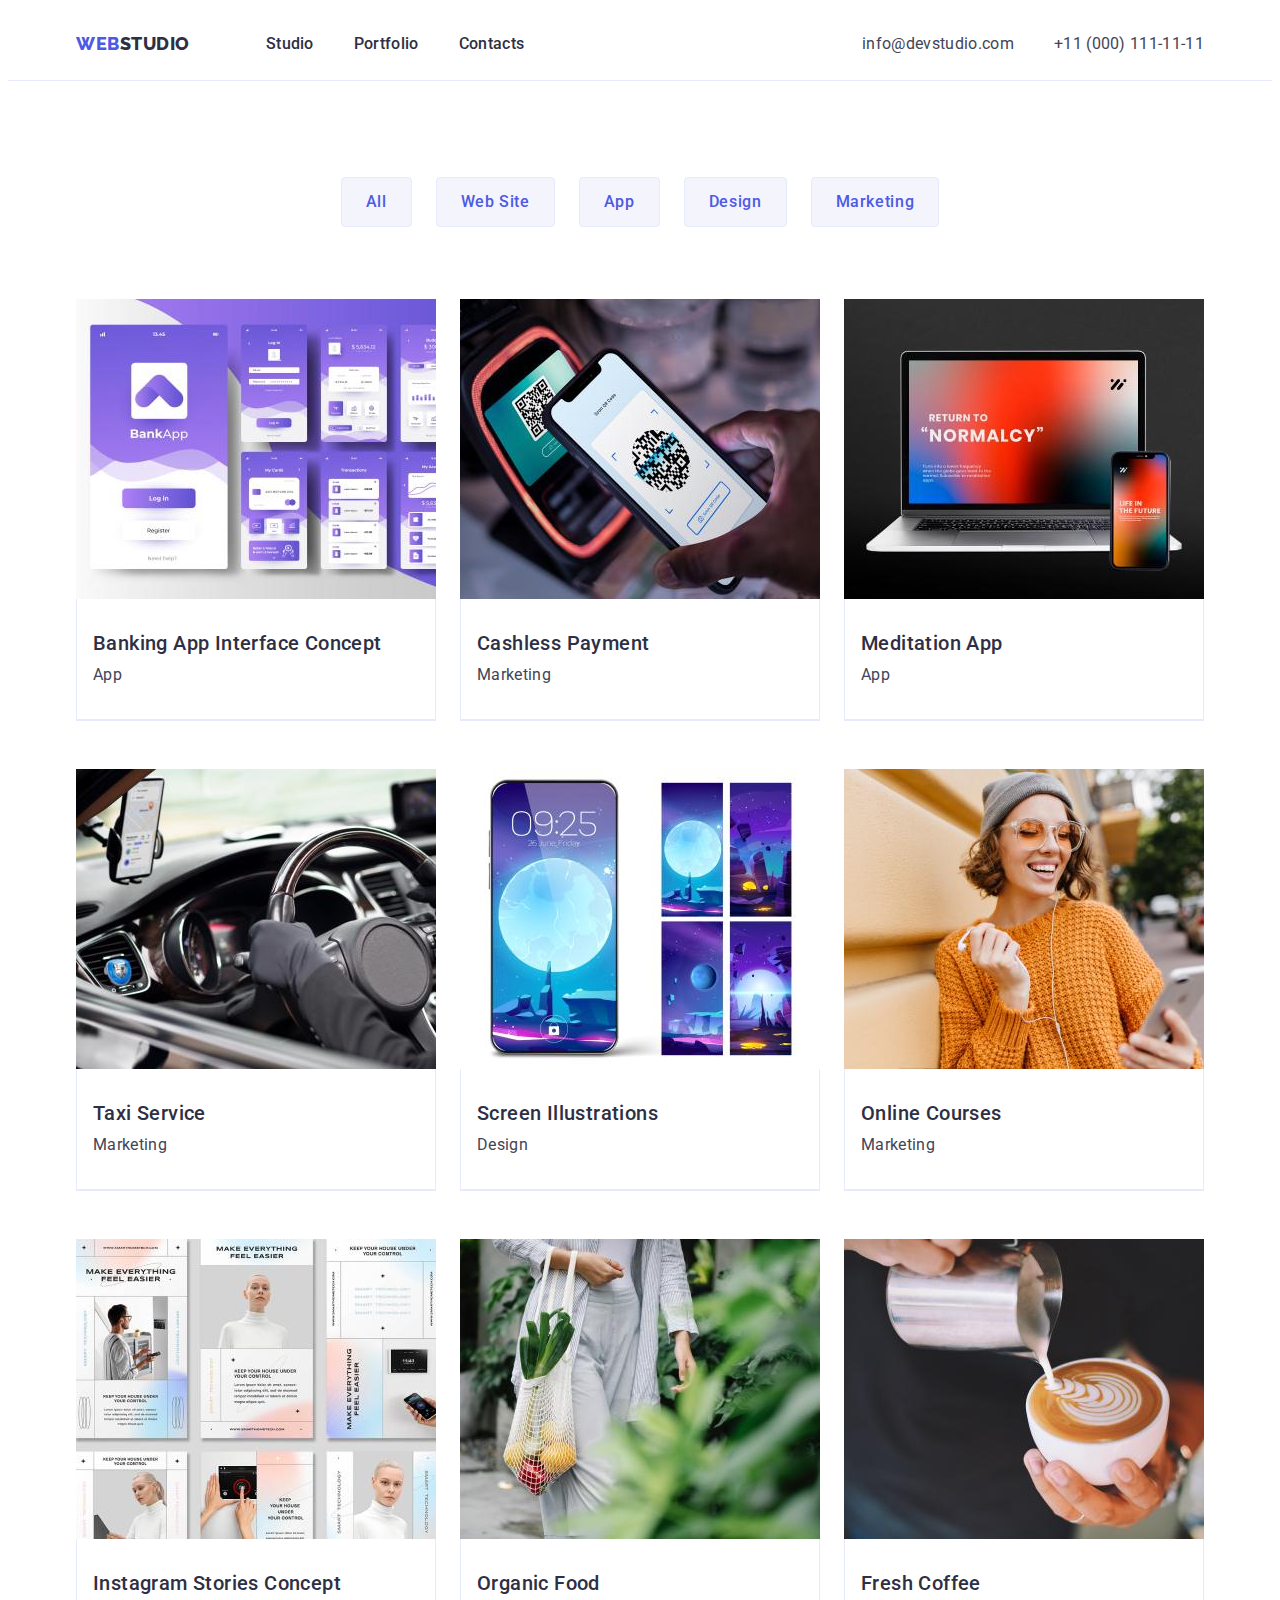
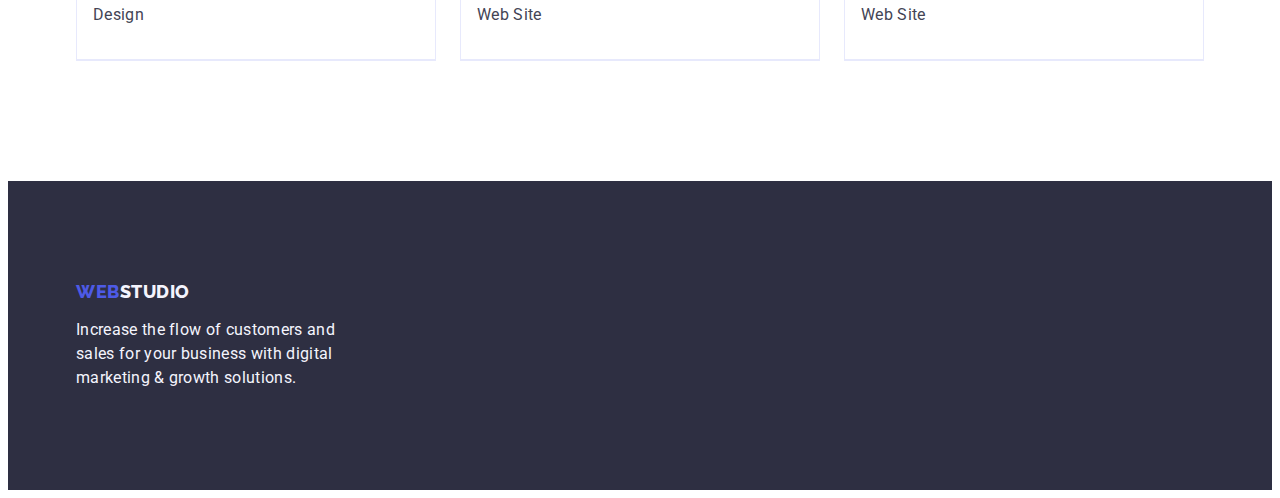
==== portfolio.html @ 80c018ec "start" ====
<!DOCTYPE html>
<html lang="en">
  <head>
    <meta charset="UTF-8" />
    <meta name="viewport" content="width=device-width, initial-scale=1.0" />
    <title>Portfolio</title>
    <link rel="preconnect" href="https://fonts.googleapis.com" />
    <link rel="preconnect" href="https://fonts.gstatic.com" crossorigin />
    <link
      href="https://fonts.googleapis.com/css2?family=Raleway:wght@800&family=Roboto:wght@400;500;700;900&display=swap"
      rel="stylesheet"
    />
    <link
      rel="stylesheet"
      href="https://cdnjs.cloudflare.com/ajax/libs/modern-normalize/2.0.0/modern-normalize.min.css"
      integrity="sha512-4xo8blKMVCiXpTaLzQSLSw3KFOVPWhm/TRtuPVc4WG6kUgjH6J03IBuG7JZPkcWMxJ5huwaBpOpnwYElP/m6wg=="
      crossorigin="anonymous"
      referrerpolicy="no-referrer"
    />
    <link rel="stylesheet" href="./css/styles.css" />
  </head>
  <body>
    <header class="header">
      <div class="header-container container">
        <nav class="header-nav">
          <a href="./portfolio.html" class="header-logo link"
            >Web<span class="header-logo-color">Studio</span></a
          >
          <ul class="header-list list">
            <li class="header-item">
              <a href="./index.html" class="header-item-nav link">Studio</a>
            </li>
            <li class="header-item">
              <a href="./portfolio.html" class="header-item-nav link"
                >Portfolio</a
              >
            </li>
            <li class="header-item">
              <a href="" class="header-item-nav link">Contacts</a>
            </li>
          </ul>
        </nav>
        <address class="header-adress">
          <ul class="header-items list">
            <li class="header-list-adress">
              <a
                href="mailto:info@devstudio.com"
                class="header-item-address link"
                >info@devstudio.com</a
              >
            </li>
            <li class="header-list-adress">
              <a href="tel:+110001111111" class="header-item-address link"
                >+11 (000) 111-11-11</a
              >
            </li>
          </ul>
        </address>
      </div>
    </header>
    <main>
      <section class="service">
        <div class="container">
          <h1 class="visually-hidden">service</h1>
          <ul class="service-links-list list">
            <li><button class="service-button" type="button">All</button></li>
            <li>
              <button class="service-button" type="button">Web Site</button>
            </li>
            <li><button class="service-button" type="button">App</button></li>
            <li>
              <button class="service-button" type="button">Design</button>
            </li>
            <li>
              <button class="service-button" type="button">Marketing</button>
            </li>
          </ul>
          <ul class="service-card-list list">
            <li class="service-item">
              <a class="service-link-text link" href="">
                <img
                  class="concept"
                  src="./images/img11.jpg"
                  alt="banking"
                  width="360"
                  height="300"
                />
                <div class="container-service-menu">
                  <h2 class="service-title">Banking App Interface Concept</h2>
                  <p class="service-link">App</p>
                </div>
              </a>
            </li>
            <li class="service-item">
              <a class="service-link-text link" href="">
                <img
                  class="concept"
                  src="./images/img12.jpg"
                  alt="payment"
                  width="360"
                  height="300"
                />
                <div class="container-service-menu">
                  <h2 class="service-title">Cashless Payment</h2>
                  <p class="service-link">Marketing</p>
                </div>
              </a>
            </li>
            <li class="service-item">
              <a class="service-link-text link" href="">
                <img
                  class="concept"
                  src="./images/img13.jpg"
                  alt="app"
                  width="360"
                  height="300"
                />
                <div class="container-service-menu">
                  <h2 class="service-title">Meditation App</h2>
                  <p class="service-link">App</p>
                </div>
              </a>
            </li>
            <li class="service-item">
              <a class="service-link-text link" href="">
                <img
                  class="concept"
                  src="./images/img14.jpg"
                  alt="taxi"
                  width="360"
                  height="300"
                />
                <div class="container-service-menu">
                  <h2 class="service-title">Taxi Service</h2>
                  <p class="service-link">Marketing</p>
                </div>
              </a>
            </li>
            <li class="service-item">
              <a class="service-link-text link" href="">
                <img
                  class="concept"
                  src="./images/img15.jpg"
                  alt="screen"
                  width="360"
                  height="300"
                />
                <div class="container-service-menu">
                  <h2 class="service-title">Screen Illustrations</h2>
                  <p class="service-link">Design</p>
                </div>
              </a>
            </li>
            <li class="service-item">
              <a class="service-link-text link" href="">
                <img
                  class="concept"
                  src="./images/img16.jpg"
                  alt="online"
                  width="360"
                  height="300"
                />
                <div class="container-service-menu">
                  <h2 class="service-title">Online Courses</h2>
                  <p class="service-link">Marketing</p>
                </div>
              </a>
            </li>
            <li class="service-item">
              <a class="service-link-text link" href="">
                <img
                  class="concept"
                  src="./images/img17.jpg"
                  alt="stories"
                  width="360"
                  height="300"
                />
                <div class="container-service-menu">
                  <h2 class="service-title">Instagram Stories Concept</h2>
                  <p class="service-link">Design</p>
                </div>
              </a>
            </li>
            <li class="service-item">
              <a class="service-link-text link" href="">
                <img
                  class="concept"
                  src="./images/img18.jpg"
                  alt="food"
                  width="360"
                  height="300"
                />
                <div class="container-service-menu">
                  <h2 class="service-title">Organic Food</h2>
                  <p class="service-link">Web Site</p>
                </div>
              </a>
            </li>
            <li class="service-item">
              <a class="service-link-text link" href="">
                <img
                  class="concept"
                  src="./images/img19.jpg"
                  alt="coffee"
                  width="360"
                  height="300"
                />
                <div class="container-service-menu">
                  <h2 class="service-title">Fresh Coffee</h2>
                  <p class="service-link">Web Site</p>
                </div>
              </a>
            </li>
          </ul>
        </div>
      </section>
    </main>
    <footer class="page-footer">
      <div class="container">
        <a href="./index.html" class="footer-logo link"
          >Web<span class="footer-logo-color">Studio</span>
        </a>
        <p class="footer-text">
          Increase the flow of customers and sales for your business with
          digital marketing & growth solutions.
        </p>
      </div>
    </footer>
  </body>
</html>
---- css/styles.css ----
:root {
  --primary-font: Roboto, sans-serif;
  --logo-font: Raleway, sans-serif;
  --slate: #434455;
  --navyblue: #2e2f42;
  --white: #ffffff;
  --iris: #4d5ae5;
  --cloud: #f4f4fd;
  --ocean: #404bbf;
  --cornflower: #e7e9fc;
}

/*--------------COMPONENTS STYLE-----------*/
* {
  box-sizing: border-box;
}

.container {
  max-width: 1158px;
  padding: 0 15px;
  margin: 0 auto;
}

img {
  display: block;
  max-width: 100%;
  height: auto;
}

/*--------------RESET STYLE---------------*/
h1,
h2,
h3,
h4,
h5,
h6,
p {
  margin-top: 0;
  margin-bottom: 0;
}

ul,
ol {
  padding-left: 0;
  margin-top: 0;
  margin-bottom: 0;
}

.visually-hidden {
  position: absolute;
  width: 1px;
  height: 1px;
  margin: -1px;
  border: 0;
  padding: 0;
  white-space: nowrap;
  clip-path: inset(100%);
  clip: rect(0 0 0 0);
  overflow: hidden;
}

/*----------------BODY--------------------*/
body {
  font-family: Roboto, sans-serif;
  color: #434455;
  background-color: var(--white, #fff);
}

a {
  text-decoration: none;
}

.list {
  list-style: none;
}

/*----------------HEADER STYLE------------*/
.header {
  border-bottom: 1px solid var(--cornflower, #e7e9fc);
}

/*------------------HEADER----------------*/
.header-logo {
  color: #4d5ae5;
  font-family: Raleway, sans-serif;
  font-size: 18px;
  font-weight: 800;
  line-height: 1.17;
  letter-spacing: 0.03em;
  text-transform: uppercase;
  margin-right: 76px;
}

.header-logo-color {
  color: #2e2f42;
}

.header-list {
  display: flex;
  gap: 40px;
}

.header-items {
  display: flex;
  gap: 40px;
}

.header-nav {
  display: flex;
  align-items: center;
}

.header-container {
  display: flex;
  align-items: center;
}

.header-adress {
  margin-left: auto;
}

.header-item-nav {
  color: #2e2f42;
  font-size: 16px;
  font-weight: 500;
  line-height: 1.5;
  letter-spacing: 0.02em;
  display: block;
  padding: 24px 0;
}

.header-item-nav:hover,
.header-item-nav:focus {
  color: #404bbf;
}

address {
  font-style: normal;
}

.header-item-address {
  color: #434455;
  font-style: normal;
  font-size: 16px;
  font-weight: 400;
  line-height: 1.5;
  letter-spacing: 0.02em;
}

.header-item-address:hover,
.header-item-address:focus {
  color: #404bbf;
}

/*-------------------MAIN------------------*/

/*-------------------STUDIO----------------*/
.solutions {
  color: #fff;
  text-align: center;
  font-family: Roboto;
  font-size: 56px;
  font-style: normal;
  font-weight: 700;
  line-height: 1.07;
  letter-spacing: 0.02em;
  text-transform: capitalize;
  max-width: 496px;
  margin: 0 auto;
}

.service-btn {
  color: #fff;
  background-color: #4d5ae5;
  font-family: inherit;
  font-size: 16px;
  font-weight: 500;
  line-height: 1.5;
  letter-spacing: 0.04em;
  cursor: pointer;
  display: block;
  margin: 0 auto;
  border: none;
  border-radius: 4px;
  padding: 16px 32px;
  margin-top: 48px;
  min-width: 169px;
  height: 56px;
}

.service-btn:hover,
.service-btn:focus {
  background-color: #404bbf;
}

.service-order {
  background-color: #2e2f42;
  padding: 188px 0;
}

.feature {
  padding: 120px 0;
}

.feature-links {
  display: flex;
  gap: 24px;
}

.feature-list {
  width: calc((100% - 72px) / 4);
}

.feature-item {
  color: #2e2f42;
  font-size: 20px;
  font-weight: 500;
  line-height: 1.2;
  letter-spacing: 0.02em;
  margin-bottom: 8px;
  width: 264px;
}

.feature-text {
  color: #434455;
  font-size: 16px;
  font-weight: 400;
  line-height: 1.5;
  letter-spacing: 0.02em;
}

.choice {
  padding-bottom: 120px;
}

.choice-item {
  color: #2e2f42;
  text-align: center;
  font-size: 36px;
  font-weight: 700;
  line-height: 1.11;
  letter-spacing: 0.02em;
  text-transform: capitalize;
  margin-bottom: 72px;
}

.choice-link {
  display: flex;
  gap: 24px;
}

.choice-list {
  width: calc((100% - 48px) / 3);
}

.team {
  background-color: #f4f4fd;
  padding: 120px 0;
}

.container-team {
  padding: 32px 0;
}

.team-main {
  color: #2e2f42;
  text-align: center;
  font-size: 36px;
  font-weight: 700;
  line-height: 1.11;
  letter-spacing: 0.02em;
  text-transform: capitalize;
  margin-bottom: 72px;
}

.team-link {
  display: flex;
  gap: 24px;
}

.team-list {
  background-color: #fff;
  width: calc((100% - 72px) / 4);
  border-radius: 0 0 4px 4px;
}

.team-front {
  color: #2e2f42;
  font-size: 20px;
  font-weight: 500;
  line-height: 1.2;
  letter-spacing: 0.02em;
  text-align: center;
  margin-bottom: 8px;
}

.team-text {
  color: var(--slate, #434455);
  font-size: 16px;
  font-weight: 400;
  line-height: 1.5;
  letter-spacing: 0.02em;
  text-align: center;
}

/*----------------PORTFOLIO---------------*/
.service {
  padding-top: 96px;
  padding-bottom: 120px;
}

.service-links-list {
  display: flex;
  justify-content: center;
  gap: 24px;
  margin-bottom: 72px;
}

.service-button {
  color: #4d5ae5;
  background-color: #f4f4fd;
  font-family: inherit;
  font-size: 16px;
  font-weight: 500;
  line-height: 1.5;
  letter-spacing: 0.04em;
  cursor: pointer;
  border: none;
  border-radius: 4px;
  padding: 12px 24px;
  border: 1px solid var(--cornflower, #e7e9fc);
}

.service-button:hover,
.service-button:focus {
  color: #fff;
  background-color: #404bbf;
  border: 1px solid transparent;
}
/*---hmm*/
.service-card-list {
  display: flex;
  flex-wrap: wrap;
  column-gap: 24px;
  row-gap: 48px;
}

.container-service-menu {
  padding: 32px 16px;
  border: 1px solid #e7e9fc;
  border-top: none;
}

.service-item {
  width: calc((100% - 48px) / 3);
  border-bottom: 1px solid var(--cornflower, #e7e9fc);
}

.service-title {
  color: #2e2f42;
  font-size: 20px;
  font-weight: 500;
  line-height: 1.2;
  letter-spacing: 0.02em;
  margin-bottom: 8px;
}

.service-link {
  color: #434455;
  font-size: 16px;
  font-weight: 400;
  line-height: 1.5;
  letter-spacing: 0.02em;
}

/*-----------------FOOTER-------------------*/

.footer-logo {
  color: #4d5ae5;
  font-family: Raleway, sans-serif;
  font-size: 18px;
  font-weight: 800;
  line-height: 1.17;
  letter-spacing: 0.03em;
  text-transform: uppercase;
  display: inline-block;
  margin-bottom: 16px;
}

.footer-logo-color {
  color: #f4f4fd;
}

.footer-text {
  color: #f4f4fd;
  font-size: 16px;
  font-weight: 400;
  line-height: 1.5;
  letter-spacing: 0.02em;
  flex-wrap: wrap;
  display: flex;
  max-width: 264px;
}

.page-footer {
  background-color: #2e2f42;
  padding: 100px 0;
}
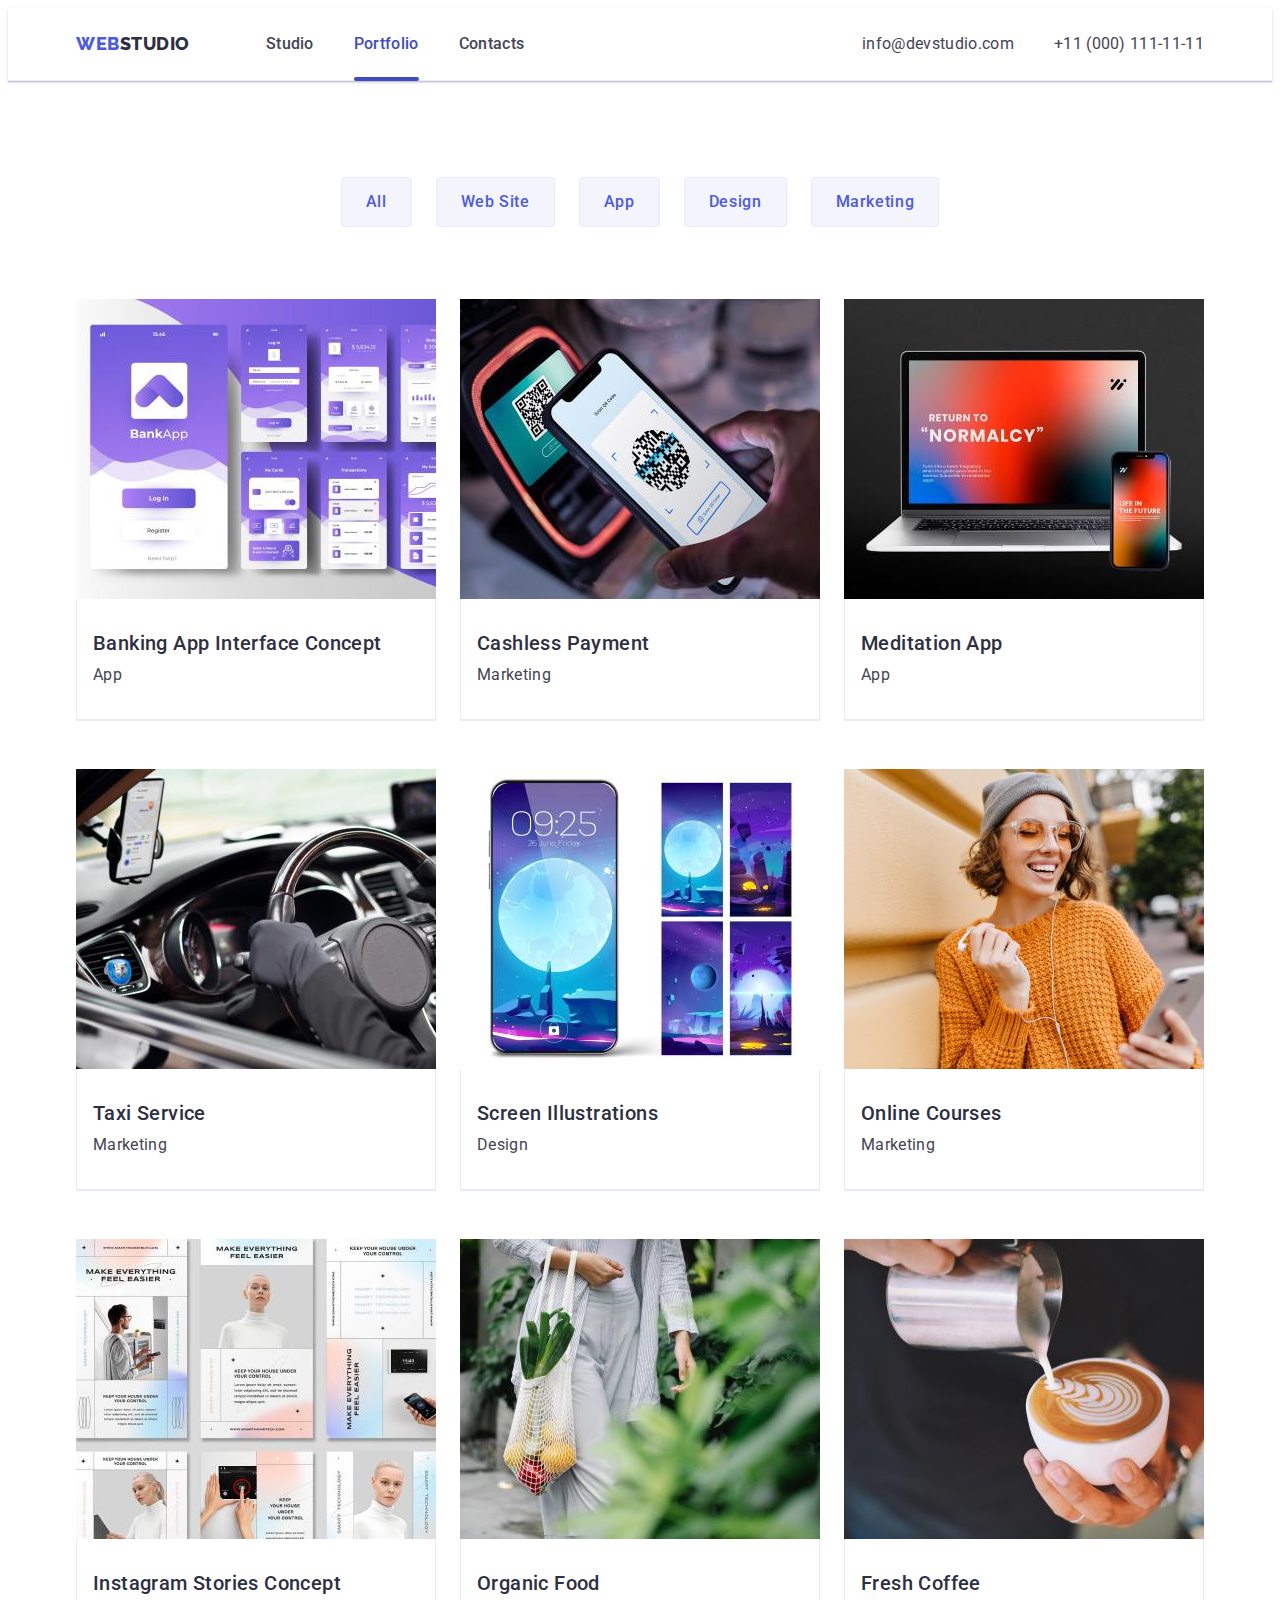
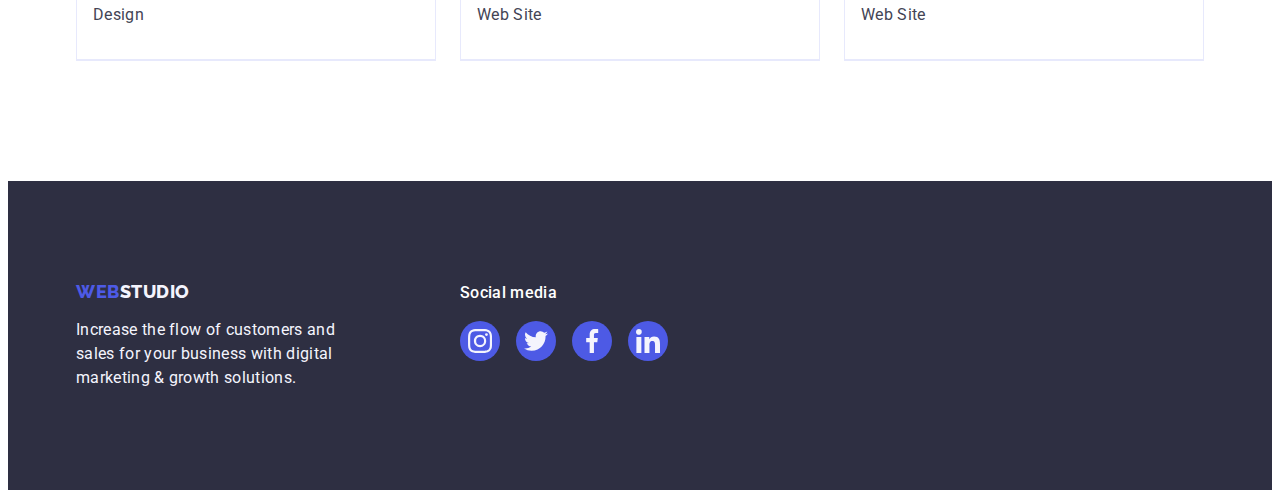
==== commit f68718bc: "add js" ====
--- a/portfolio.html
+++ b/portfolio.html
@@ -31,7 +31,7 @@
               <a href="./index.html" class="header-item-nav link">Studio</a>
             </li>
             <li class="header-item">
-              <a href="./portfolio.html" class="header-item-nav link"
+              <a href="./portfolio.html" class="header-item-nav current link"
                 >Portfolio</a
               >
             </li>
@@ -78,13 +78,22 @@
           <ul class="service-card-list list">
             <li class="service-item">
               <a class="service-link-text link" href="">
-                <img
-                  class="concept"
-                  src="./images/img11.jpg"
-                  alt="banking"
-                  width="360"
-                  height="300"
-                />
+                <div class="container-cover-wrap">
+                  <img
+                    class="concept"
+                    src="./images/img11.jpg"
+                    alt="banking"
+                    width="360"
+                    height="300"
+                  />
+                  <div class="container-cover">
+                    <p class="cover-text">
+                      14 Stylish and User-Friendly App Design Concepts · Task
+                      Manager App · Calorie Tracker App · Exotic Fruit Ecommerce
+                      App · Cloud Storage App
+                    </p>
+                  </div>
+                </div>
                 <div class="container-service-menu">
                   <h2 class="service-title">Banking App Interface Concept</h2>
                   <p class="service-link">App</p>
@@ -93,13 +102,22 @@
             </li>
             <li class="service-item">
               <a class="service-link-text link" href="">
-                <img
-                  class="concept"
-                  src="./images/img12.jpg"
-                  alt="payment"
-                  width="360"
-                  height="300"
-                />
+                <div class="container-cover-wrap">
+                  <img
+                    class="concept"
+                    src="./images/img12.jpg"
+                    alt="banking"
+                    width="360"
+                    height="300"
+                  />
+                  <div class="container-cover">
+                    <p class="cover-text">
+                      14 Stylish and User-Friendly App Design Concepts · Task
+                      Manager App · Calorie Tracker App · Exotic Fruit Ecommerce
+                      App · Cloud Storage App
+                    </p>
+                  </div>
+                </div>
                 <div class="container-service-menu">
                   <h2 class="service-title">Cashless Payment</h2>
                   <p class="service-link">Marketing</p>
@@ -108,13 +126,22 @@
             </li>
             <li class="service-item">
               <a class="service-link-text link" href="">
-                <img
-                  class="concept"
-                  src="./images/img13.jpg"
-                  alt="app"
-                  width="360"
-                  height="300"
-                />
+                <div class="container-cover-wrap">
+                  <img
+                    class="concept"
+                    src="./images/img13.jpg"
+                    alt="banking"
+                    width="360"
+                    height="300"
+                  />
+                  <div class="container-cover">
+                    <p class="cover-text">
+                      14 Stylish and User-Friendly App Design Concepts · Task
+                      Manager App · Calorie Tracker App · Exotic Fruit Ecommerce
+                      App · Cloud Storage App
+                    </p>
+                  </div>
+                </div>
                 <div class="container-service-menu">
                   <h2 class="service-title">Meditation App</h2>
                   <p class="service-link">App</p>
@@ -123,13 +150,22 @@
             </li>
             <li class="service-item">
               <a class="service-link-text link" href="">
-                <img
-                  class="concept"
-                  src="./images/img14.jpg"
-                  alt="taxi"
-                  width="360"
-                  height="300"
-                />
+                <div class="container-cover-wrap">
+                  <img
+                    class="concept"
+                    src="./images/img14.jpg"
+                    alt="banking"
+                    width="360"
+                    height="300"
+                  />
+                  <div class="container-cover">
+                    <p class="cover-text">
+                      14 Stylish and User-Friendly App Design Concepts · Task
+                      Manager App · Calorie Tracker App · Exotic Fruit Ecommerce
+                      App · Cloud Storage App
+                    </p>
+                  </div>
+                </div>
                 <div class="container-service-menu">
                   <h2 class="service-title">Taxi Service</h2>
                   <p class="service-link">Marketing</p>
@@ -138,13 +174,22 @@
             </li>
             <li class="service-item">
               <a class="service-link-text link" href="">
-                <img
-                  class="concept"
-                  src="./images/img15.jpg"
-                  alt="screen"
-                  width="360"
-                  height="300"
-                />
+                <div class="container-cover-wrap">
+                  <img
+                    class="concept"
+                    src="./images/img15.jpg"
+                    alt="banking"
+                    width="360"
+                    height="300"
+                  />
+                  <div class="container-cover">
+                    <p class="cover-text">
+                      14 Stylish and User-Friendly App Design Concepts · Task
+                      Manager App · Calorie Tracker App · Exotic Fruit Ecommerce
+                      App · Cloud Storage App
+                    </p>
+                  </div>
+                </div>
                 <div class="container-service-menu">
                   <h2 class="service-title">Screen Illustrations</h2>
                   <p class="service-link">Design</p>
@@ -153,13 +198,22 @@
             </li>
             <li class="service-item">
               <a class="service-link-text link" href="">
-                <img
-                  class="concept"
-                  src="./images/img16.jpg"
-                  alt="online"
-                  width="360"
-                  height="300"
-                />
+                <div class="container-cover-wrap">
+                  <img
+                    class="concept"
+                    src="./images/img16.jpg"
+                    alt="banking"
+                    width="360"
+                    height="300"
+                  />
+                  <div class="container-cover">
+                    <p class="cover-text">
+                      14 Stylish and User-Friendly App Design Concepts · Task
+                      Manager App · Calorie Tracker App · Exotic Fruit Ecommerce
+                      App · Cloud Storage App
+                    </p>
+                  </div>
+                </div>
                 <div class="container-service-menu">
                   <h2 class="service-title">Online Courses</h2>
                   <p class="service-link">Marketing</p>
@@ -168,13 +222,22 @@
             </li>
             <li class="service-item">
               <a class="service-link-text link" href="">
-                <img
-                  class="concept"
-                  src="./images/img17.jpg"
-                  alt="stories"
-                  width="360"
-                  height="300"
-                />
+                <div class="container-cover-wrap">
+                  <img
+                    class="concept"
+                    src="./images/img17.jpg"
+                    alt="banking"
+                    width="360"
+                    height="300"
+                  />
+                  <div class="container-cover">
+                    <p class="cover-text">
+                      14 Stylish and User-Friendly App Design Concepts · Task
+                      Manager App · Calorie Tracker App · Exotic Fruit Ecommerce
+                      App · Cloud Storage App
+                    </p>
+                  </div>
+                </div>
                 <div class="container-service-menu">
                   <h2 class="service-title">Instagram Stories Concept</h2>
                   <p class="service-link">Design</p>
@@ -183,13 +246,22 @@
             </li>
             <li class="service-item">
               <a class="service-link-text link" href="">
-                <img
-                  class="concept"
-                  src="./images/img18.jpg"
-                  alt="food"
-                  width="360"
-                  height="300"
-                />
+                <div class="container-cover-wrap">
+                  <img
+                    class="concept"
+                    src="./images/img18.jpg"
+                    alt="banking"
+                    width="360"
+                    height="300"
+                  />
+                  <div class="container-cover">
+                    <p class="cover-text">
+                      14 Stylish and User-Friendly App Design Concepts · Task
+                      Manager App · Calorie Tracker App · Exotic Fruit Ecommerce
+                      App · Cloud Storage App
+                    </p>
+                  </div>
+                </div>
                 <div class="container-service-menu">
                   <h2 class="service-title">Organic Food</h2>
                   <p class="service-link">Web Site</p>
@@ -198,13 +270,22 @@
             </li>
             <li class="service-item">
               <a class="service-link-text link" href="">
-                <img
-                  class="concept"
-                  src="./images/img19.jpg"
-                  alt="coffee"
-                  width="360"
-                  height="300"
-                />
+                <div class="container-cover-wrap">
+                  <img
+                    class="concept"
+                    src="./images/img19.jpg"
+                    alt="banking"
+                    width="360"
+                    height="300"
+                  />
+                  <div class="container-cover">
+                    <p class="cover-text">
+                      14 Stylish and User-Friendly App Design Concepts · Task
+                      Manager App · Calorie Tracker App · Exotic Fruit Ecommerce
+                      App · Cloud Storage App
+                    </p>
+                  </div>
+                </div>
                 <div class="container-service-menu">
                   <h2 class="service-title">Fresh Coffee</h2>
                   <p class="service-link">Web Site</p>
@@ -216,14 +297,49 @@
       </section>
     </main>
     <footer class="page-footer">
-      <div class="container">
-        <a href="./index.html" class="footer-logo link"
-          >Web<span class="footer-logo-color">Studio</span>
-        </a>
-        <p class="footer-text">
-          Increase the flow of customers and sales for your business with
-          digital marketing & growth solutions.
-        </p>
+      <div class="container footer-container">
+        <div class="container-webstudio">
+          <a href="./index.html" class="footer-logo link"
+            >Web<span class="footer-logo-color">Studio</span>
+          </a>
+          <p class="footer-text">
+            Increase the flow of customers and sales for your business with
+            digital marketing & growth solutions.
+          </p>
+        </div>
+        <div class="container-social-icon">
+          <p class="social">Social media</p>
+          <ul class="social-list list">
+            <li class="social-item">
+              <a href="" class="footer-icons">
+                <svg class="social-icon" width="24" height="24">
+                  <use href="./images/icons.svg#icon-instagram-footer"></use>
+                </svg>
+              </a>
+            </li>
+            <li class="social-item">
+              <a href="" class="footer-icons">
+                <svg class="social-icon" width="24" height="24">
+                  <use href="./images/icons.svg#icon-twitter--footer"></use>
+                </svg>
+              </a>
+            </li>
+            <li class="social-item">
+              <a href="" class="footer-icons">
+                <svg class="social-icon" width="24" height="24">
+                  <use href="./images/icons.svg#icon-facebook-footer"></use>
+                </svg>
+              </a>
+            </li>
+            <li class="social-item">
+              <a href="" class="footer-icons">
+                <svg class="social-icon" width="24" height="24">
+                  <use href="./images/icons.svg#icon-linkedin-footer"></use>
+                </svg>
+              </a>
+            </li>
+          </ul>
+        </div>
       </div>
     </footer>
   </body>
--- a/css/styles.css
+++ b/css/styles.css
@@ -77,6 +77,8 @@
 /*----------------HEADER STYLE------------*/
 .header {
   border-bottom: 1px solid var(--cornflower, #e7e9fc);
+  box-shadow: 0px 2px 1px rgba(46, 47, 66, 0.08),
+    0px 1px 1px rgba(46, 47, 66, 0.16), 0px 1px 6px rgba(46, 47, 66, 0.08);
 }
 
 /*------------------HEADER----------------*/
@@ -127,6 +129,30 @@
   letter-spacing: 0.02em;
   display: block;
   padding: 24px 0;
+  position: relative;
+  color: var(--color-navyblue);
+  transition: color 250ms cubic-bezier(0.4, 0, 0.2, 1);
+}
+
+.current {
+  color: #404bbf;
+  transition: color 250ms cubic-bezier(0.4, 0, 0.2, 1);
+}
+
+.current::after {
+  content: "";
+  width: 100%;
+  height: 4px;
+  bottom: -1px;
+  left: 0;
+  position: absolute;
+  border-radius: 2px;
+  background-color: var(--ocean, #404bbf);
+}
+
+.current:hover,
+.current:focus {
+  color: #404bbf;
 }
 
 .header-item-nav:hover,
@@ -145,6 +171,7 @@
   font-weight: 400;
   line-height: 1.5;
   letter-spacing: 0.02em;
+  transition: color 250ms cubic-bezier(0.4, 0, 0.2, 1);
 }
 
 .header-item-address:hover,
@@ -186,6 +213,7 @@
   margin-top: 48px;
   min-width: 169px;
   height: 56px;
+  transition: background-color 250ms cubic-bezier(0.4, 0, 0.2, 1);
 }
 
 .service-btn:hover,
@@ -195,7 +223,17 @@
 
 .service-order {
   background-color: #2e2f42;
+  background-image: linear-gradient(
+      rgba(46, 47, 66, 0.7),
+      rgba(46, 47, 66, 0.7)
+    ),
+    url(../images/people-office.jpg);
+  background-repeat: no-repeat;
+  background-position: center;
+  background-size: cover;
   padding: 188px 0;
+  max-width: 1440px;
+  margin: auto;
 }
 
 .feature {
@@ -209,6 +247,17 @@
 
 .feature-list {
   width: calc((100% - 72px) / 4);
+}
+
+.feature-container-top {
+  width: 264px;
+  height: 112px;
+  display: flex;
+  align-items: center;
+  justify-content: center;
+  border-radius: 4px;
+  background: var(--cloud, #f4f4fd);
+  margin-bottom: 8px;
 }
 
 .feature-item {
@@ -262,6 +311,23 @@
   padding: 32px 0;
 }
 
+.container-team-top {
+  width: 40px;
+  height: 40px;
+  display: flex;
+  align-items: center;
+  justify-content: center;
+  border-radius: 50%;
+  background: var(--iris, #4d5ae5);
+}
+
+.team-social {
+  display: flex;
+  gap: 24px;
+  justify-content: center;
+  margin-top: 8px;
+}
+
 .team-main {
   color: #2e2f42;
   text-align: center;
@@ -282,6 +348,9 @@
   background-color: #fff;
   width: calc((100% - 72px) / 4);
   border-radius: 0 0 4px 4px;
+  box-shadow: 0px 2px 1px 0px rgba(46, 47, 66, 0.08),
+    0px 1px 1px 0px rgba(46, 47, 66, 0.16),
+    0px 1px 6px 0px rgba(46, 47, 66, 0.08);
 }
 
 .team-front {
@@ -301,6 +370,51 @@
   line-height: 1.5;
   letter-spacing: 0.02em;
   text-align: center;
+}
+
+.clients {
+  padding: 120px 0;
+}
+
+.clients-main {
+  font-size: 36px;
+  font-weight: 700;
+  line-height: 1.11;
+  letter-spacing: 0.02em;
+  text-transform: capitalize;
+  color: var(--navyblue, #2e2f42);
+  text-align: center;
+  margin-bottom: 72px;
+}
+
+.clients-main-list {
+  display: flex;
+  gap: 24px;
+}
+
+.clients-main-item {
+  width: calc((100% - 120px) / 6);
+}
+
+.clients-main-top {
+  width: 168px;
+  height: 88px;
+  border-radius: 4px;
+  border: 1px solid var(--lightslate, #8e8f99);
+  display: flex;
+  align-items: center;
+  justify-content: center;
+  transition: border-color 250ms cubic-bezier(0.4, 0, 0.2, 1),
+    color 250ms cubic-bezier(0.4, 0, 0.2, 1);
+}
+
+.clients-main-top:hover {
+  color: #404bbf;
+  border-color: #404bbf;
+}
+.clients-main-top:focus {
+  color: #404bbf;
+  border-color: #404bbf;
 }
 
 /*----------------PORTFOLIO---------------*/
@@ -329,6 +443,9 @@
   border-radius: 4px;
   padding: 12px 24px;
   border: 1px solid var(--cornflower, #e7e9fc);
+  transition: color 250ms cubic-bezier(0.4, 0, 0.2, 1),
+    background-color 250ms cubic-bezier(0.4, 0, 0.2, 1),
+    border 250ms cubic-bezier(0.4, 0, 0.2, 1);
 }
 
 .service-button:hover,
@@ -345,6 +462,29 @@
   row-gap: 48px;
 }
 
+.container-cover-wrap {
+  position: relative;
+  overflow: hidden;
+}
+
+.container-cover {
+  position: absolute;
+  top: 0;
+  background: var(--iris, #4d5ae5);
+  height: 100%;
+  padding: 0 32px;
+  display: flex;
+  align-items: center;
+  transform: translateY(100%);
+}
+
+.cover-text {
+  color: var(--cloud, #f4f4fd);
+  font-size: 16px;
+  line-height: 1.5;
+  letter-spacing: 0.02em;
+}
+
 .container-service-menu {
   padding: 32px 16px;
   border: 1px solid #e7e9fc;
@@ -354,6 +494,12 @@
 .service-item {
   width: calc((100% - 48px) / 3);
   border-bottom: 1px solid var(--cornflower, #e7e9fc);
+  position: relative;
+}
+
+.service-item:hover .container-cover {
+  transform: translateY(0);
+  transition: transform 300ms linear;
 }
 
 .service-title {
@@ -406,3 +552,107 @@
   background-color: #2e2f42;
   padding: 100px 0;
 }
+
+.footer-container {
+  display: flex;
+  align-items: baseline;
+}
+
+.container-webstudio {
+  margin-right: 120px;
+}
+
+.social {
+  font-size: 16px;
+  font-weight: 500;
+  line-height: 1.5;
+  letter-spacing: 0.02em;
+  color: #fff;
+  margin-bottom: 16px;
+}
+
+.social-list {
+  display: flex;
+  gap: 16px;
+}
+
+.social-item {
+  width: 40px;
+  height: 40px;
+}
+
+.footer-icons {
+  width: 40px;
+  height: 40px;
+  display: flex;
+  align-items: center;
+  justify-content: center;
+  border-radius: 50%;
+  background: var(--iris, #4d5ae5);
+}
+
+/*--------------MODAL WINDOW-------------*/
+
+.backdrop {
+  position: fixed;
+  width: 100%;
+  height: 100%;
+  top: 0;
+  left: 0;
+  background-color: rgba(46, 47, 66, 0.4);
+  transition: opacity 250ms cubic-bezier(0.4, 0, 0.2, 1),
+    visibility 250ms cubic-bezier(0.4, 0, 0.2, 1);
+}
+
+.is-hidden {
+  opacity: 0;
+  visibility: hidden;
+  pointer-events: none;
+}
+
+.modal {
+  width: 408px;
+  min-height: 584px;
+  position: absolute;
+  top: 40%;
+  left: 50%;
+  transform: translate(-50%, -50%) scale(1);
+  border-radius: 4px;
+  background-color: var(--dairy, #fcfcfc);
+  box-shadow: 0px 2px 1px 0px rgba(0, 0, 0, 0.2),
+    0px 1px 3px 0px rgba(0, 0, 0, 0.12), 0px 1px 1px 0px rgba(0, 0, 0, 0.14);
+  transition: transform 250ms cubic-bezier(0.4, 0, 0.2, 1);
+}
+
+.modal-close-btn {
+  position: absolute;
+  top: 24px;
+  right: 24px;
+  width: 24px;
+  height: 24px;
+  border-radius: 50%;
+  display: flex;
+  align-items: center;
+  justify-content: center;
+  background-color: var(--cornflower, #e7e9fc);
+  border: 1px solid rgba(0, 0, 0, 0.1);
+  transition: background-color 250ms cubic-bezier(0.4, 0, 0.2, 1),
+    border 250ms cubic-bezier(0.4, 0, 0.2, 1);
+  padding: 0;
+  cursor: pointer;
+}
+
+.modal-close-btn:hover {
+  background-color: #404bbf;
+  border: none;
+  fill: #ffffff;
+}
+.modal-close-btn:focus {
+  background-color: #404bbf;
+  border: none;
+  fill: #ffffff;
+}
+
+.modal-open {
+  transition: fill 250ms cubic-bezier(0.4, 0, 0.2, 1);
+}
